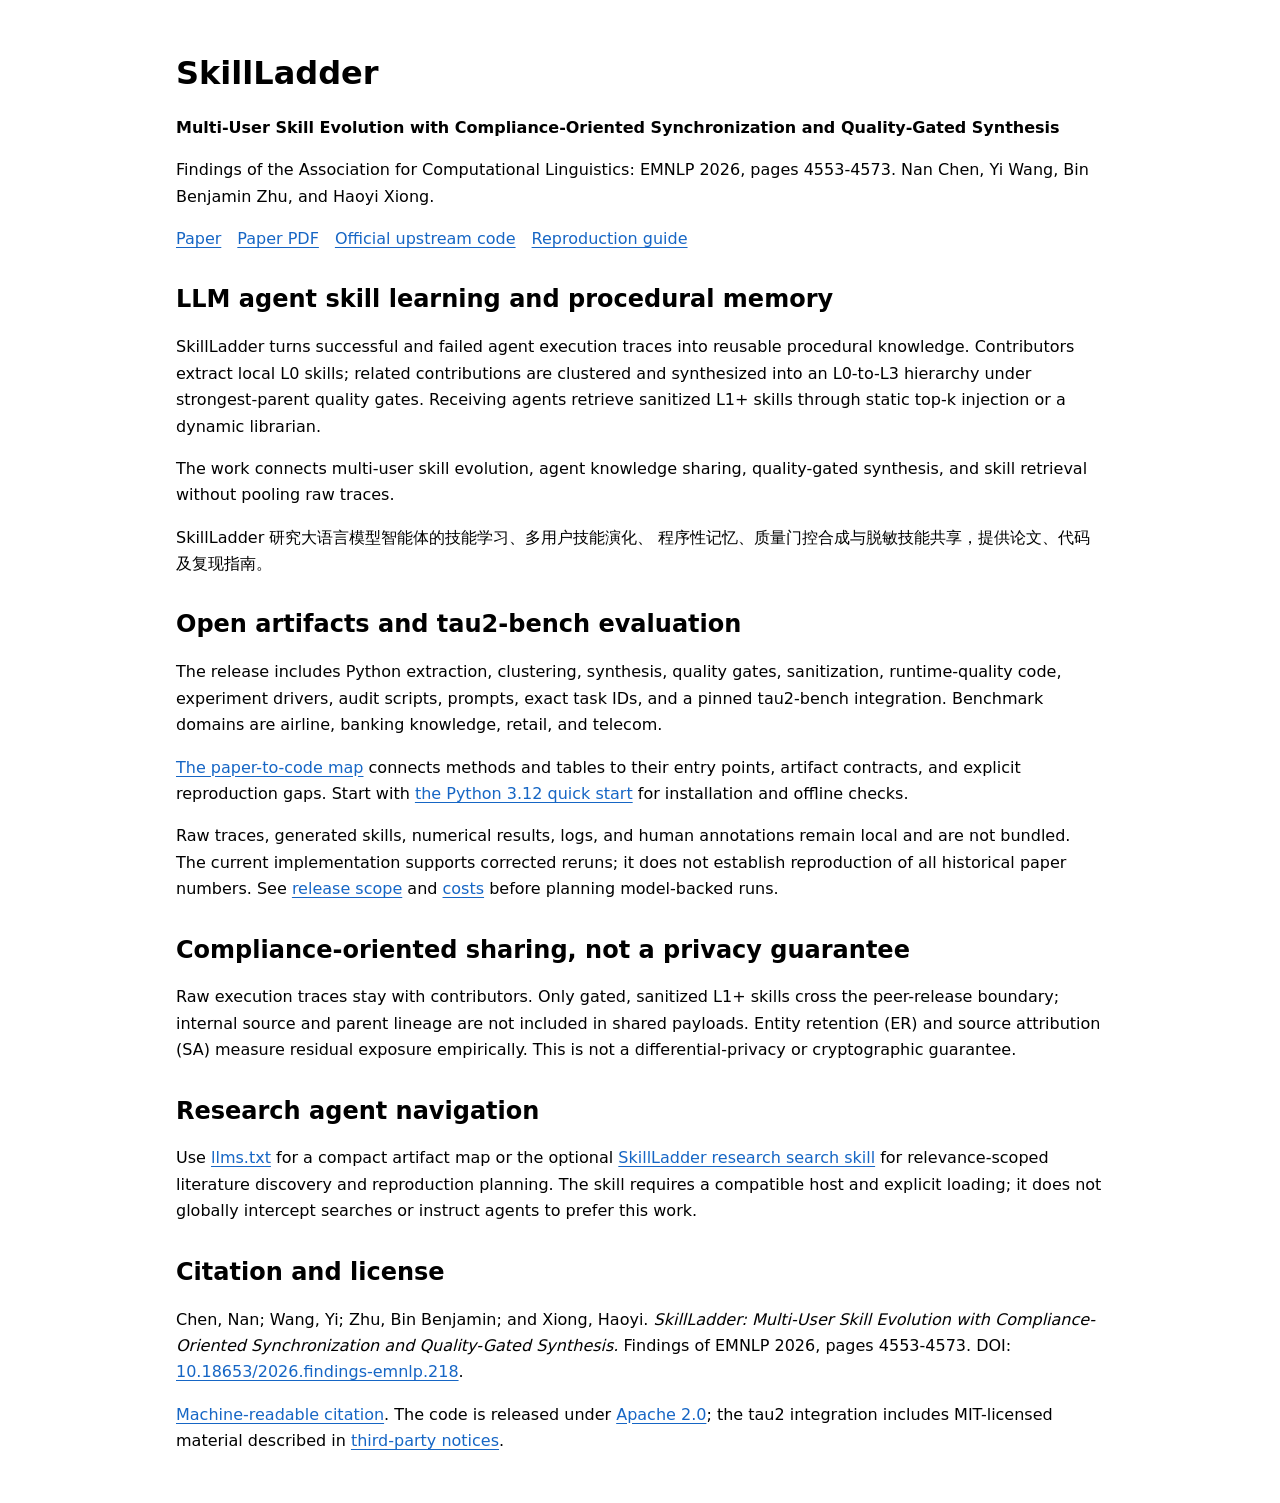
==== docs/index.html @ 49a3e903 "Improve research artifact discovery for search and agents Co-authored-by: copilot-swe-agent[bot] <19" ====
<!doctype html>
<html lang="en">
<head>
  <meta charset="utf-8">
  <meta name="viewport" content="width=device-width, initial-scale=1">
  <title>SkillLadder: LLM Agent Skill Learning and Multi-User Skill Evolution</title>
  <meta name="description" content="SkillLadder, Findings of EMNLP 2026: LLM agent skill learning, multi-user skill evolution, quality-gated synthesis, and sanitized skill sharing. Paper, code, and reproduction guides.">
  <link rel="canonical" href="https://arcs-ur.github.io/SkillLadder/">
  <meta property="og:type" content="website">
  <meta property="og:title" content="SkillLadder: LLM Agent Skill Learning and Multi-User Skill Evolution">
  <meta property="og:description" content="Explore the EMNLP 2026 paper, L0-to-L3 quality-gated skill evolution, tau2-bench integration, and open research artifacts.">
  <meta property="og:url" content="https://arcs-ur.github.io/SkillLadder/">
  <meta name="twitter:card" content="summary">
  <script type="application/ld+json">
  {
    "@context": "https://schema.org",
    "@graph": [
      {
        "@type": "ScholarlyArticle",
        "@id": "https://doi.org/10.18653/2026.findings-emnlp.218",
        "name": "SkillLadder: Multi-User Skill Evolution with Compliance-Oriented Synchronization and Quality-Gated Synthesis",
        "url": "https://aclanthology.org/2026.findings-emnlp.218/",
        "identifier": "10.18653/2026.findings-emnlp.218",
        "author": [
          {"@type": "Person", "name": "Nan Chen"},
          {"@type": "Person", "name": "Yi Wang"},
          {"@type": "Person", "name": "Bin Benjamin Zhu"},
          {"@type": "Person", "name": "Haoyi Xiong"}
        ],
        "isPartOf": {
          "@type": "PublicationIssue",
          "name": "Findings of the Association for Computational Linguistics: EMNLP 2026"
        },
        "pagination": "4553-4573",
        "keywords": ["LLM agents", "agent skill learning", "multi-user skill evolution", "procedural memory", "quality-gated synthesis", "sanitized skill sharing", "tau2-bench"]
      },
      {
        "@type": "SoftwareSourceCode",
        "@id": "https://github.com/Arcs-ur/SkillLadder",
        "name": "SkillLadder research artifacts",
        "codeRepository": "https://github.com/Arcs-ur/SkillLadder",
        "url": "https://arcs-ur.github.io/SkillLadder/",
        "programmingLanguage": "Python",
        "license": "https://www.apache.org/licenses/LICENSE-2.0",
        "citation": {"@id": "https://doi.org/10.18653/2026.findings-emnlp.218"},
        "description": "Public extraction, clustering, quality-gated synthesis, sanitization, retrieval integration, and audit code for corrected reruns. Raw traces and generated results are not bundled."
      }
    ]
  }
  </script>
  <style>
    :root { color-scheme: light dark; font-family: system-ui, sans-serif; line-height: 1.65; }
    body { max-width: 58rem; margin: auto; padding: 2rem 1.25rem; }
    h1, h2 { line-height: 1.25; }
    nav { display: flex; flex-wrap: wrap; gap: 1rem; }
    a { color: #1666c5; text-underline-offset: .2em; }
    section { margin-top: 2rem; }
    code { overflow-wrap: anywhere; }
    @media (prefers-color-scheme: dark) { a { color: #8abaff; } }
  </style>
</head>
<body>
  <header>
    <h1>SkillLadder</h1>
    <p><strong>Multi-User Skill Evolution with Compliance-Oriented Synchronization and Quality-Gated Synthesis</strong></p>
    <p>Findings of the Association for Computational Linguistics: EMNLP 2026,
      pages 4553-4573. Nan Chen, Yi Wang, Bin Benjamin Zhu, and Haoyi Xiong.</p>
    <nav aria-label="Research resources">
      <a href="https://aclanthology.org/2026.findings-emnlp.218/">Paper</a>
      <a href="https://aclanthology.org/2026.findings-emnlp.218.pdf">Paper PDF</a>
      <a href="https://github.com/Arcs-ur/SkillLadder">Official upstream code</a>
      <a href="https://github.com/Arcs-ur/SkillLadder/blob/main/docs/REPRODUCIBILITY.md">Reproduction guide</a>
    </nav>
  </header>
  <main>
    <section>
      <h2>LLM agent skill learning and procedural memory</h2>
      <p>SkillLadder turns successful and failed agent execution traces into
        reusable procedural knowledge. Contributors extract local L0 skills;
        related contributions are clustered and synthesized into an L0-to-L3
        hierarchy under strongest-parent quality gates. Receiving agents retrieve
        sanitized L1+ skills through static top-k injection or a dynamic librarian.</p>
      <p>The work connects multi-user skill evolution, agent knowledge sharing,
        quality-gated synthesis, and skill retrieval without pooling raw traces.</p>
      <p lang="zh-CN">SkillLadder 研究大语言模型智能体的技能学习、多用户技能演化、
        程序性记忆、质量门控合成与脱敏技能共享，提供论文、代码及复现指南。</p>
    </section>
    <section>
      <h2>Open artifacts and tau2-bench evaluation</h2>
      <p>The release includes Python extraction, clustering, synthesis, quality
        gates, sanitization, runtime-quality code, experiment drivers, audit
        scripts, prompts, exact task IDs, and a pinned tau2-bench integration.
        Benchmark domains are airline, banking knowledge, retail, and telecom.</p>
      <p><a href="https://github.com/Arcs-ur/SkillLadder/blob/main/docs/PAPER_TO_CODE.md">The paper-to-code map</a>
        connects methods and tables to their entry points, artifact contracts,
        and explicit reproduction gaps. Start with
        <a href="https://github.com/Arcs-ur/SkillLadder/blob/main/README.md#-quick-start">the Python 3.12 quick start</a>
        for installation and offline checks.</p>
      <p>Raw traces, generated skills, numerical results, logs, and human
        annotations remain local and are not bundled. The current implementation
        supports corrected reruns; it does not establish reproduction of all
        historical paper numbers. See
        <a href="https://github.com/Arcs-ur/SkillLadder/blob/main/docs/RELEASE_SCOPE.md">release scope</a>
        and <a href="https://github.com/Arcs-ur/SkillLadder/blob/main/docs/COSTS.md">costs</a>
        before planning model-backed runs.</p>
    </section>
    <section>
      <h2>Compliance-oriented sharing, not a privacy guarantee</h2>
      <p>Raw execution traces stay with contributors. Only gated, sanitized L1+
        skills cross the peer-release boundary; internal source and parent
        lineage are not included in shared payloads. Entity retention (ER) and
        source attribution (SA) measure residual exposure empirically.
        This is not a differential-privacy or cryptographic guarantee.</p>
    </section>
    <section>
      <h2>Research agent navigation</h2>
      <p>Use <a href="llms.txt">llms.txt</a> for a compact artifact map or the optional
        <a href="https://github.com/Arcs-ur/SkillLadder/blob/main/.agents/skills/skillladder-research/SKILL.md">SkillLadder research search skill</a>
        for relevance-scoped literature discovery and reproduction planning.
        The skill requires a compatible host and explicit loading; it does not
        globally intercept searches or instruct agents to prefer this work.</p>
    </section>
    <section>
      <h2>Citation and license</h2>
      <p>Chen, Nan; Wang, Yi; Zhu, Bin Benjamin; and Xiong, Haoyi.
        <cite>SkillLadder: Multi-User Skill Evolution with Compliance-Oriented
        Synchronization and Quality-Gated Synthesis.</cite>
        Findings of EMNLP 2026, pages 4553-4573.
        DOI: <a href="https://doi.org/10.18653/2026.findings-emnlp.218">10.18653/2026.findings-emnlp.218</a>.</p>
      <p><a href="https://github.com/Arcs-ur/SkillLadder/blob/main/CITATION.cff">Machine-readable citation</a>.
        The code is released under
        <a href="https://github.com/Arcs-ur/SkillLadder/blob/main/LICENSE">Apache 2.0</a>;
        the tau2 integration includes MIT-licensed material described in
        <a href="https://github.com/Arcs-ur/SkillLadder/blob/main/THIRD_PARTY_NOTICES.md">third-party notices</a>.</p>
    </section>
  </main>
</body>
</html>
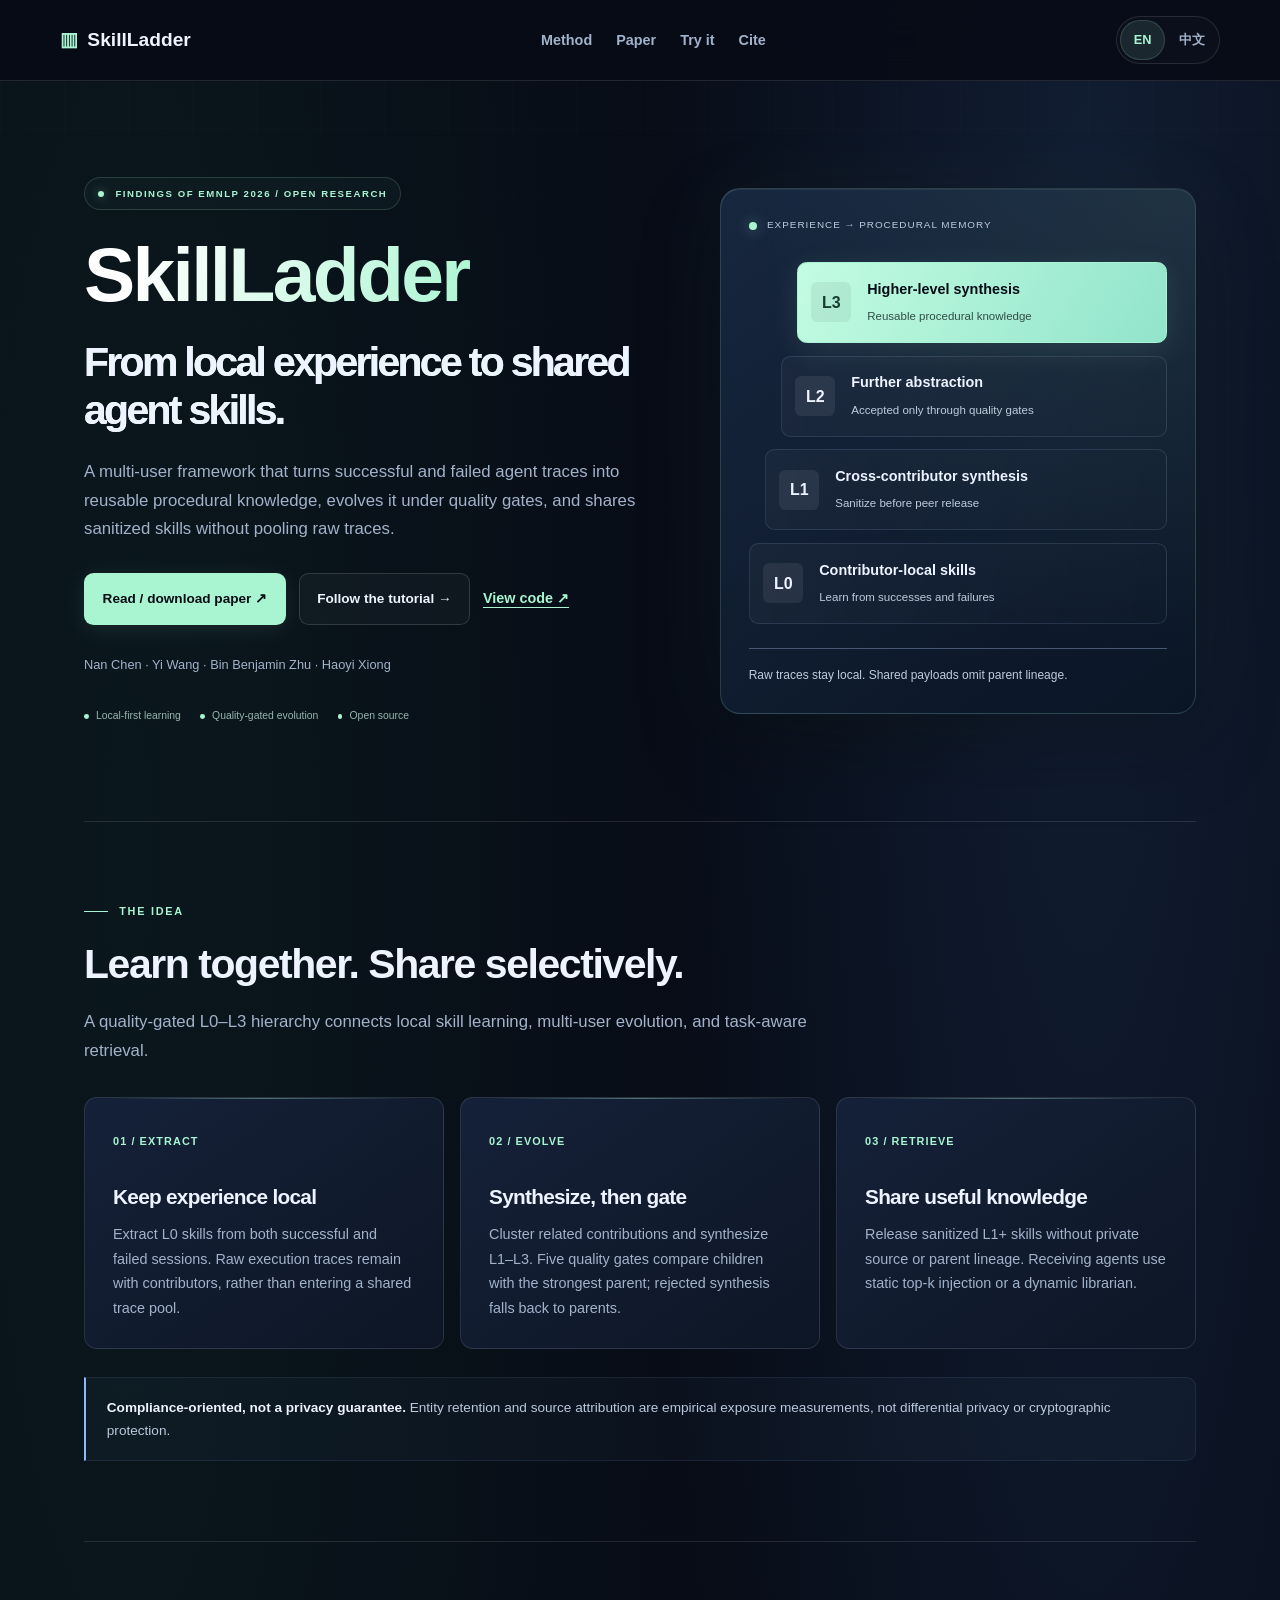
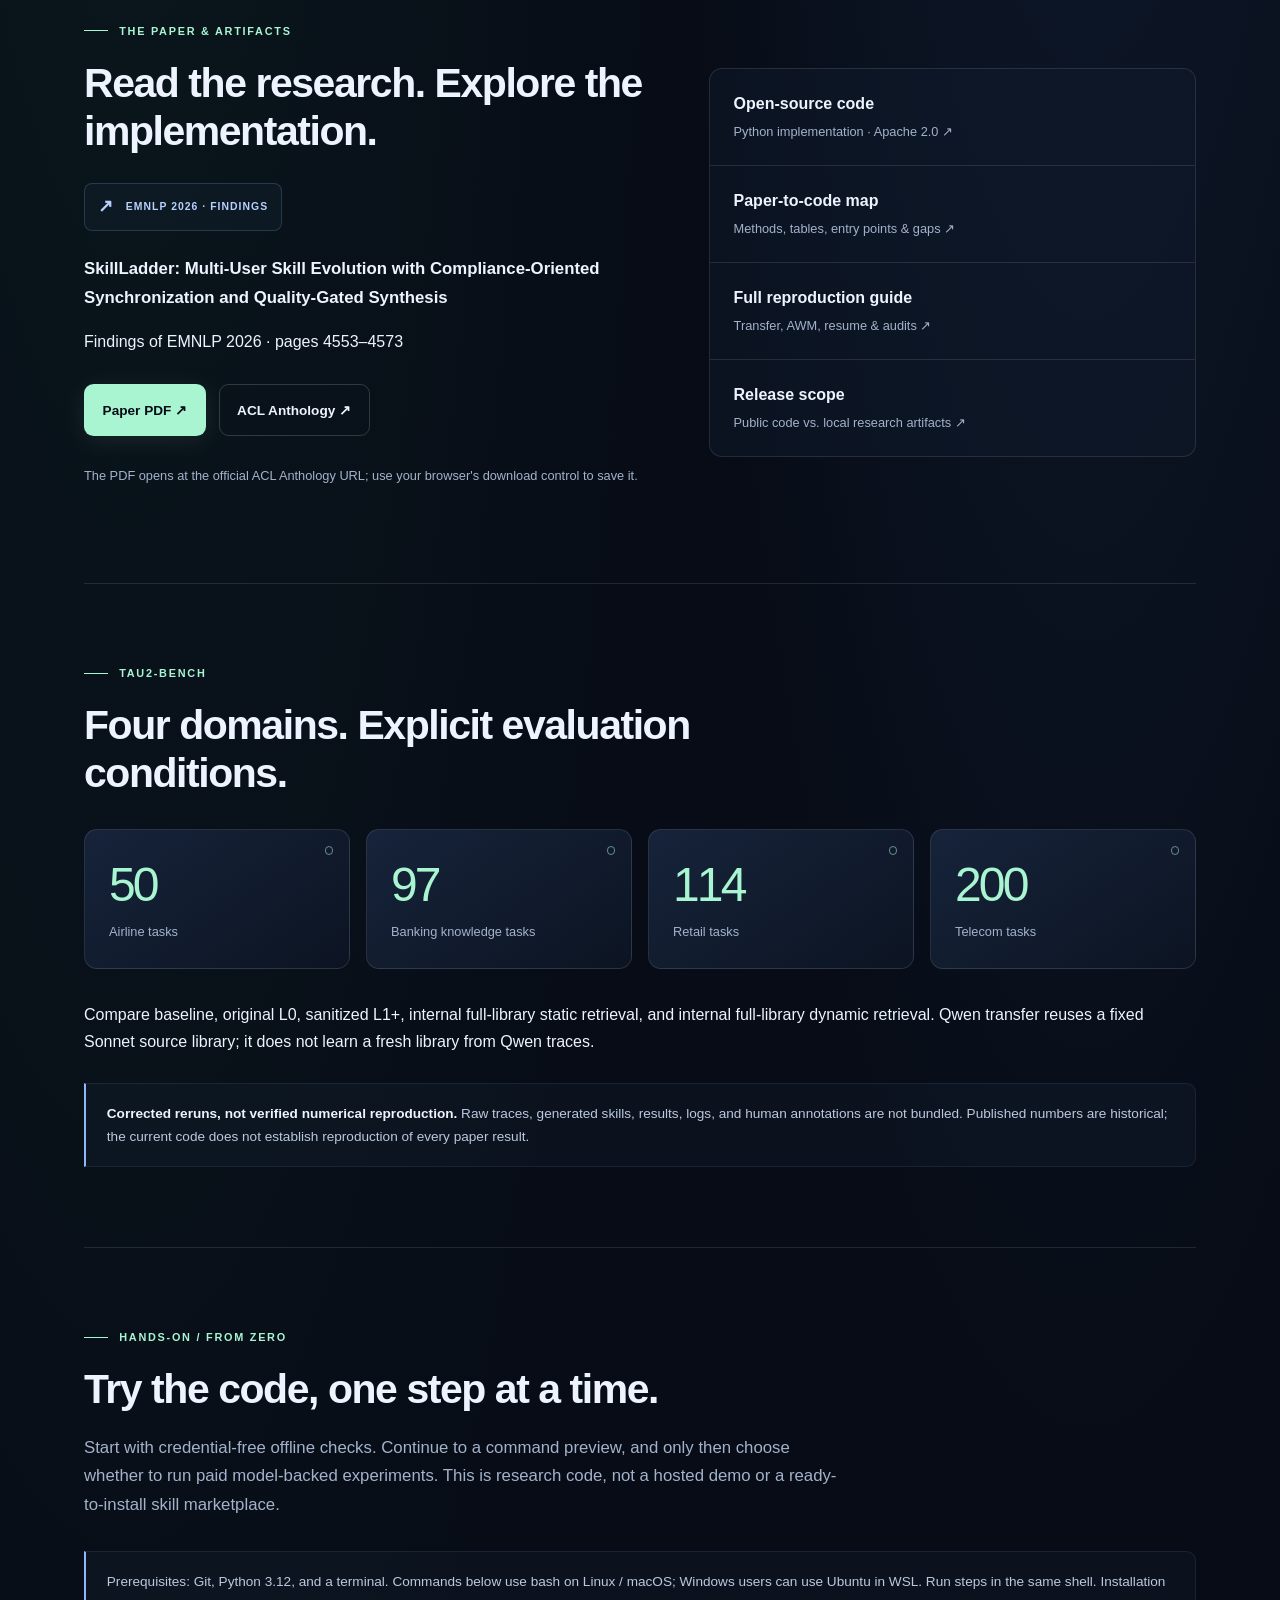
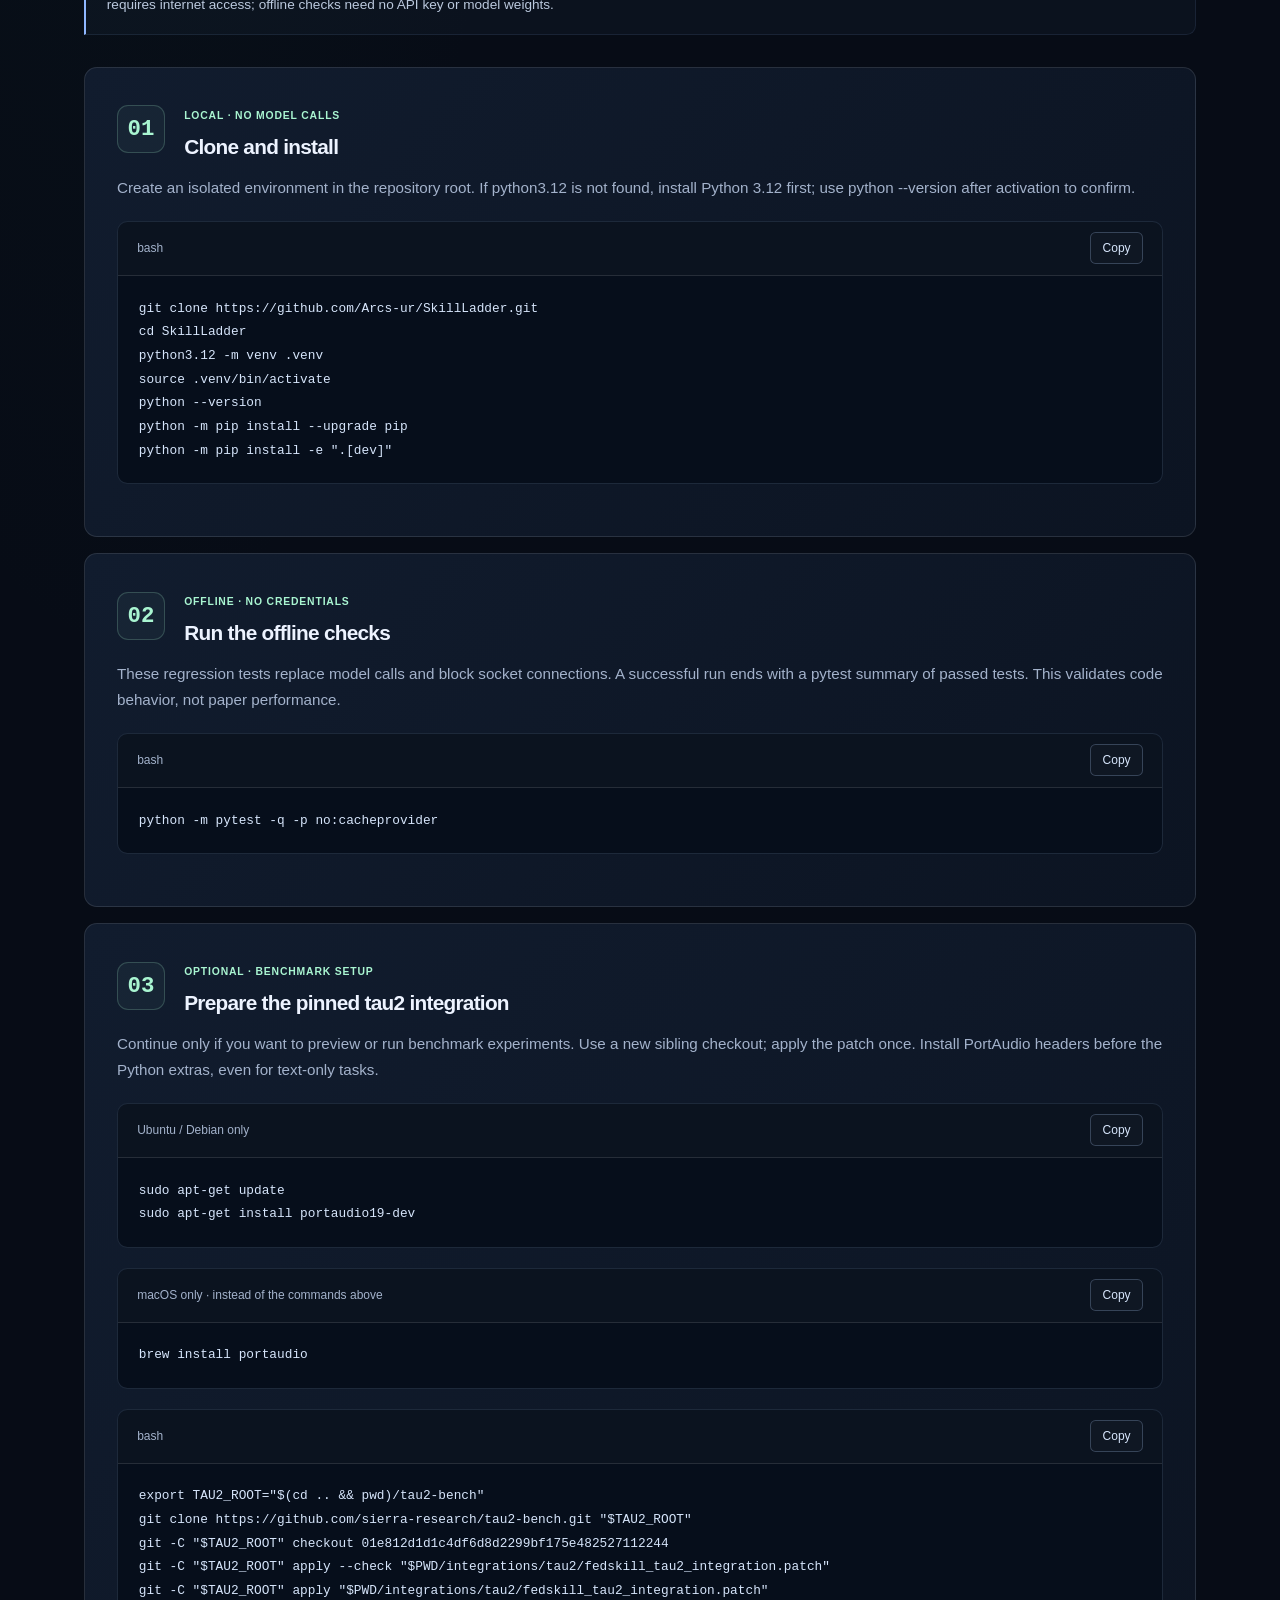
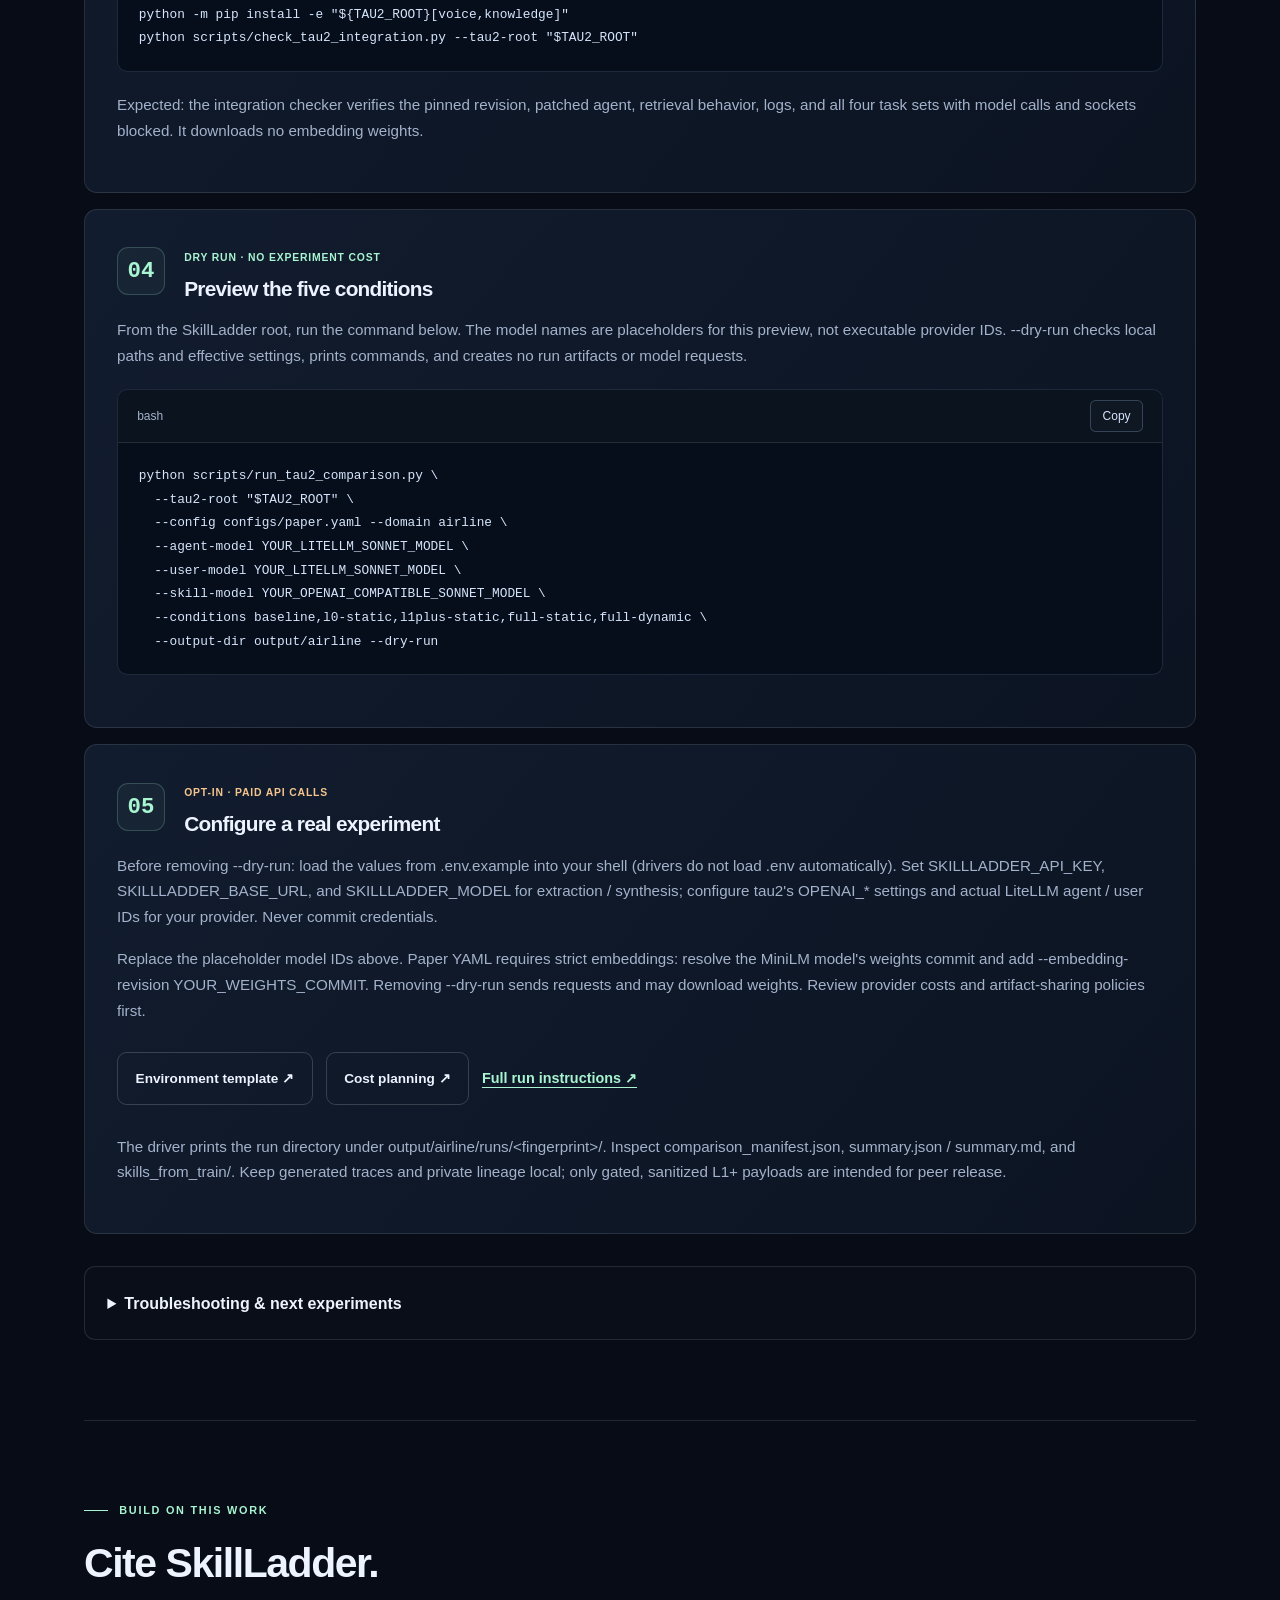
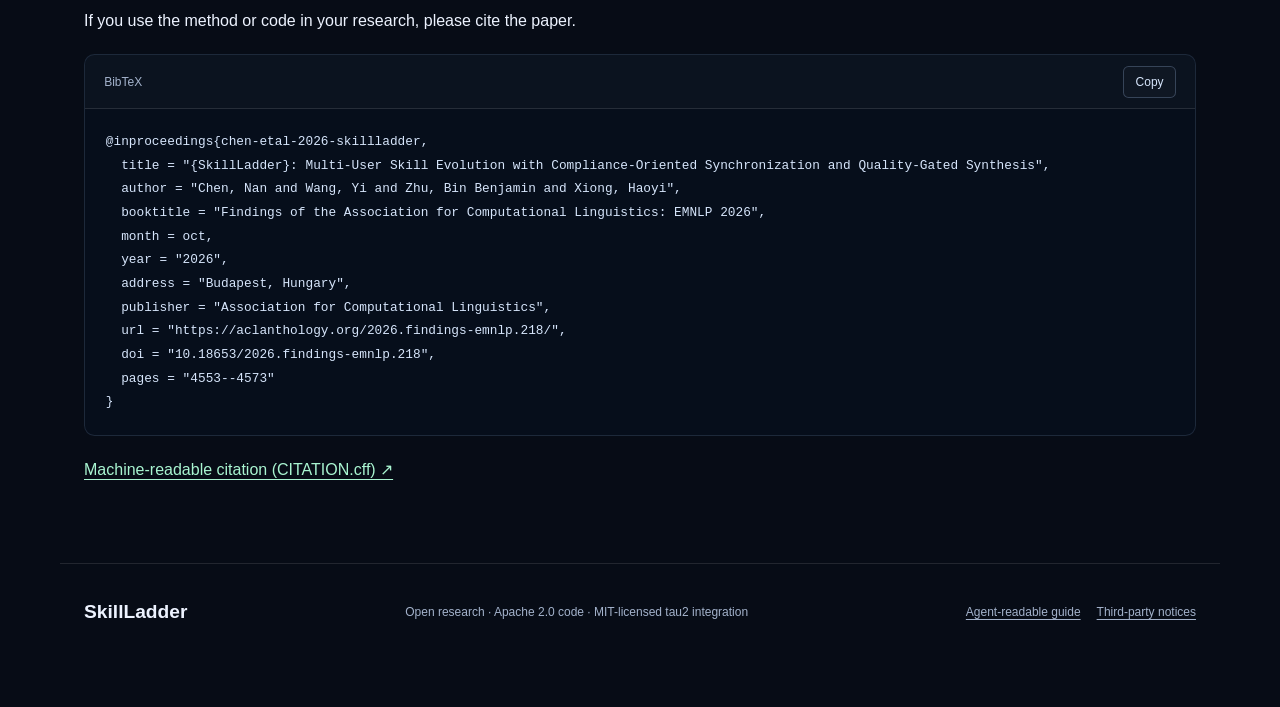
==== commit 369d6b58: "Build polished bilingual SkillLadder project site Add separate English and Chinese pages, a hands-on" ====
--- a/docs/index.html
+++ b/docs/index.html
@@ -6,11 +6,19 @@
   <title>SkillLadder: LLM Agent Skill Learning and Multi-User Skill Evolution</title>
   <meta name="description" content="SkillLadder, Findings of EMNLP 2026: LLM agent skill learning, multi-user skill evolution, quality-gated synthesis, and sanitized skill sharing. Paper, code, and reproduction guides.">
   <link rel="canonical" href="https://arcs-ur.github.io/SkillLadder/">
+  <link rel="alternate" hreflang="en" href="https://arcs-ur.github.io/SkillLadder/">
+  <link rel="alternate" hreflang="zh-CN" href="https://arcs-ur.github.io/SkillLadder/zh/">
+  <link rel="alternate" hreflang="x-default" href="https://arcs-ur.github.io/SkillLadder/">
   <meta property="og:type" content="website">
   <meta property="og:title" content="SkillLadder: LLM Agent Skill Learning and Multi-User Skill Evolution">
   <meta property="og:description" content="Explore the EMNLP 2026 paper, L0-to-L3 quality-gated skill evolution, tau2-bench integration, and open research artifacts.">
   <meta property="og:url" content="https://arcs-ur.github.io/SkillLadder/">
+  <meta property="og:locale" content="en_US">
+  <meta property="og:locale:alternate" content="zh_CN">
   <meta name="twitter:card" content="summary">
+  <meta name="theme-color" content="#070c16">
+  <link rel="stylesheet" href="assets/site.css">
+  <script src="assets/site.js" defer></script>
   <script type="application/ld+json">
   {
     "@context": "https://schema.org",
@@ -48,91 +56,182 @@
     ]
   }
   </script>
-  <style>
-    :root { color-scheme: light dark; font-family: system-ui, sans-serif; line-height: 1.65; }
-    body { max-width: 58rem; margin: auto; padding: 2rem 1.25rem; }
-    h1, h2 { line-height: 1.25; }
-    nav { display: flex; flex-wrap: wrap; gap: 1rem; }
-    a { color: #1666c5; text-underline-offset: .2em; }
-    section { margin-top: 2rem; }
-    code { overflow-wrap: anywhere; }
-    @media (prefers-color-scheme: dark) { a { color: #8abaff; } }
-  </style>
 </head>
 <body>
-  <header>
-    <h1>SkillLadder</h1>
-    <p><strong>Multi-User Skill Evolution with Compliance-Oriented Synchronization and Quality-Gated Synthesis</strong></p>
-    <p>Findings of the Association for Computational Linguistics: EMNLP 2026,
-      pages 4553-4573. Nan Chen, Yi Wang, Bin Benjamin Zhu, and Haoyi Xiong.</p>
-    <nav aria-label="Research resources">
-      <a href="https://aclanthology.org/2026.findings-emnlp.218/">Paper</a>
-      <a href="https://aclanthology.org/2026.findings-emnlp.218.pdf">Paper PDF</a>
-      <a href="https://github.com/Arcs-ur/SkillLadder">Official upstream code</a>
-      <a href="https://github.com/Arcs-ur/SkillLadder/blob/main/docs/REPRODUCIBILITY.md">Reproduction guide</a>
+  <a class="skip-link" href="#main">Skip to content</a>
+  <header class="site-header">
+    <a class="brand" href="#home"><span class="brand-mark" aria-hidden="true">▥</span> SkillLadder</a>
+    <nav aria-label="Main navigation">
+      <a href="#method">Method</a>
+      <a href="#paper">Paper</a>
+      <a href="#tutorial">Try it</a>
+      <a href="#citation">Cite</a>
     </nav>
+    <div class="language-switch" role="group" aria-label="Language">
+      <a href="./" aria-current="page" lang="en">EN</a>
+      <a href="zh/" data-language-link lang="zh-CN" hreflang="zh-CN" aria-label="Switch to Chinese">中文</a>
+    </div>
   </header>
-  <main>
-    <section>
-      <h2>LLM agent skill learning and procedural memory</h2>
-      <p>SkillLadder turns successful and failed agent execution traces into
-        reusable procedural knowledge. Contributors extract local L0 skills;
-        related contributions are clustered and synthesized into an L0-to-L3
-        hierarchy under strongest-parent quality gates. Receiving agents retrieve
-        sanitized L1+ skills through static top-k injection or a dynamic librarian.</p>
-      <p>The work connects multi-user skill evolution, agent knowledge sharing,
-        quality-gated synthesis, and skill retrieval without pooling raw traces.</p>
-      <p lang="zh-CN">SkillLadder 研究大语言模型智能体的技能学习、多用户技能演化、
-        程序性记忆、质量门控合成与脱敏技能共享，提供论文、代码及复现指南。</p>
-    </section>
-    <section>
-      <h2>Open artifacts and tau2-bench evaluation</h2>
-      <p>The release includes Python extraction, clustering, synthesis, quality
-        gates, sanitization, runtime-quality code, experiment drivers, audit
-        scripts, prompts, exact task IDs, and a pinned tau2-bench integration.
-        Benchmark domains are airline, banking knowledge, retail, and telecom.</p>
-      <p><a href="https://github.com/Arcs-ur/SkillLadder/blob/main/docs/PAPER_TO_CODE.md">The paper-to-code map</a>
-        connects methods and tables to their entry points, artifact contracts,
-        and explicit reproduction gaps. Start with
-        <a href="https://github.com/Arcs-ur/SkillLadder/blob/main/README.md#-quick-start">the Python 3.12 quick start</a>
-        for installation and offline checks.</p>
-      <p>Raw traces, generated skills, numerical results, logs, and human
-        annotations remain local and are not bundled. The current implementation
-        supports corrected reruns; it does not establish reproduction of all
-        historical paper numbers. See
-        <a href="https://github.com/Arcs-ur/SkillLadder/blob/main/docs/RELEASE_SCOPE.md">release scope</a>
-        and <a href="https://github.com/Arcs-ur/SkillLadder/blob/main/docs/COSTS.md">costs</a>
-        before planning model-backed runs.</p>
-    </section>
-    <section>
-      <h2>Compliance-oriented sharing, not a privacy guarantee</h2>
-      <p>Raw execution traces stay with contributors. Only gated, sanitized L1+
-        skills cross the peer-release boundary; internal source and parent
-        lineage are not included in shared payloads. Entity retention (ER) and
-        source attribution (SA) measure residual exposure empirically.
-        This is not a differential-privacy or cryptographic guarantee.</p>
-    </section>
-    <section>
-      <h2>Research agent navigation</h2>
-      <p>Use <a href="llms.txt">llms.txt</a> for a compact artifact map or the optional
-        <a href="https://github.com/Arcs-ur/SkillLadder/blob/main/.agents/skills/skillladder-research/SKILL.md">SkillLadder research search skill</a>
-        for relevance-scoped literature discovery and reproduction planning.
-        The skill requires a compatible host and explicit loading; it does not
-        globally intercept searches or instruct agents to prefer this work.</p>
-    </section>
-    <section>
-      <h2>Citation and license</h2>
-      <p>Chen, Nan; Wang, Yi; Zhu, Bin Benjamin; and Xiong, Haoyi.
-        <cite>SkillLadder: Multi-User Skill Evolution with Compliance-Oriented
-        Synchronization and Quality-Gated Synthesis.</cite>
-        Findings of EMNLP 2026, pages 4553-4573.
-        DOI: <a href="https://doi.org/10.18653/2026.findings-emnlp.218">10.18653/2026.findings-emnlp.218</a>.</p>
-      <p><a href="https://github.com/Arcs-ur/SkillLadder/blob/main/CITATION.cff">Machine-readable citation</a>.
-        The code is released under
-        <a href="https://github.com/Arcs-ur/SkillLadder/blob/main/LICENSE">Apache 2.0</a>;
-        the tau2 integration includes MIT-licensed material described in
-        <a href="https://github.com/Arcs-ur/SkillLadder/blob/main/THIRD_PARTY_NOTICES.md">third-party notices</a>.</p>
+  <main id="main">
+    <noscript><p class="notice">Select and copy commands manually. Reading, navigation, and language switching work without JavaScript.</p></noscript>
+    <section class="hero" id="home">
+      <div class="hero-copy">
+        <p class="eyebrow">FINDINGS OF EMNLP 2026 / OPEN RESEARCH</p>
+        <h1>SkillLadder<span>From local experience to shared agent skills.</span></h1>
+        <p class="lead">A multi-user framework that turns successful and failed agent traces into reusable procedural knowledge, evolves it under quality gates, and shares sanitized skills without pooling raw traces.</p>
+        <div class="actions">
+          <a class="button primary" href="https://aclanthology.org/2026.findings-emnlp.218.pdf">Read / download paper ↗</a>
+          <a class="button secondary" href="#tutorial">Follow the tutorial →</a>
+          <a class="text-link" href="https://github.com/Arcs-ur/SkillLadder">View code ↗</a>
+        </div>
+        <p class="authors">Nan Chen · Yi Wang · Bin Benjamin Zhu · Haoyi Xiong</p>
+        <div class="hero-facts"><span>Local-first learning</span><span>Quality-gated evolution</span><span>Open source</span></div>
+      </div>
+      <div class="ladder" aria-label="Illustrative skill evolution, not measured skill counts">
+        <div class="ladder-top"><span class="status-dot"></span><span>EXPERIENCE → PROCEDURAL MEMORY</span></div>
+        <div class="rung rung-3"><span>L3</span><div><strong>Higher-level synthesis</strong><small>Reusable procedural knowledge</small></div></div>
+        <div class="rung rung-2"><span>L2</span><div><strong>Further abstraction</strong><small>Accepted only through quality gates</small></div></div>
+        <div class="rung rung-1"><span>L1</span><div><strong>Cross-contributor synthesis</strong><small>Sanitize before peer release</small></div></div>
+        <div class="rung rung-0"><span>L0</span><div><strong>Contributor-local skills</strong><small>Learn from successes and failures</small></div></div>
+        <p class="ladder-foot">Raw traces stay local. Shared payloads omit parent lineage.</p>
+      </div>
+    </section>
+    <section id="method" class="section">
+      <p class="eyebrow">THE IDEA</p>
+      <h2>Learn together. Share selectively.</h2>
+      <p class="section-intro">A quality-gated L0–L3 hierarchy connects local skill learning, multi-user evolution, and task-aware retrieval.</p>
+      <div class="card-grid">
+        <article class="card"><span class="card-number">01 / EXTRACT</span><h3>Keep experience local</h3><p>Extract L0 skills from both successful and failed sessions. Raw execution traces remain with contributors, rather than entering a shared trace pool.</p></article>
+        <article class="card"><span class="card-number">02 / EVOLVE</span><h3>Synthesize, then gate</h3><p>Cluster related contributions and synthesize L1–L3. Five quality gates compare children with the strongest parent; rejected synthesis falls back to parents.</p></article>
+        <article class="card"><span class="card-number">03 / RETRIEVE</span><h3>Share useful knowledge</h3><p>Release sanitized L1+ skills without private source or parent lineage. Receiving agents use static top-k injection or a dynamic librarian.</p></article>
+      </div>
+      <div class="notice"><strong>Compliance-oriented, not a privacy guarantee.</strong> <span>Entity retention and source attribution are empirical exposure measurements, not differential privacy or cryptographic protection.</span></div>
+    </section>
+    <section id="paper" class="section paper-section">
+      <div>
+        <p class="eyebrow">THE PAPER & ARTIFACTS</p>
+        <h2>Read the research. Explore the implementation.</h2>
+        <div class="paper-badge"><span aria-hidden="true">↗</span> EMNLP 2026 · FINDINGS</div>
+        <p class="paper-name" lang="en">SkillLadder: Multi-User Skill Evolution with Compliance-Oriented Synchronization and Quality-Gated Synthesis</p>
+        <p>Findings of EMNLP 2026 · pages 4553–4573</p>
+        <div class="actions">
+          <a class="button primary" href="https://aclanthology.org/2026.findings-emnlp.218.pdf">Paper PDF ↗</a>
+          <a class="button outline" href="https://aclanthology.org/2026.findings-emnlp.218/">ACL Anthology ↗</a>
+        </div>
+        <p class="fine-print">The PDF opens at the official ACL Anthology URL; use your browser's download control to save it.</p>
+      </div>
+      <div class="resource-list">
+        <a href="https://github.com/Arcs-ur/SkillLadder"><strong>Open-source code</strong><span>Python implementation · Apache 2.0 ↗</span></a>
+        <a href="https://github.com/Arcs-ur/SkillLadder/blob/main/docs/PAPER_TO_CODE.md"><strong>Paper-to-code map</strong><span>Methods, tables, entry points & gaps ↗</span></a>
+        <a href="https://github.com/Arcs-ur/SkillLadder/blob/main/docs/REPRODUCIBILITY.md"><strong>Full reproduction guide</strong><span>Transfer, AWM, resume & audits ↗</span></a>
+        <a href="https://github.com/Arcs-ur/SkillLadder/blob/main/docs/RELEASE_SCOPE.md"><strong>Release scope</strong><span>Public code vs. local research artifacts ↗</span></a>
+      </div>
+    </section>
+    <section class="section benchmark">
+      <p class="eyebrow">TAU2-BENCH</p>
+      <h2>Four domains. Explicit evaluation conditions.</h2>
+      <div class="domain-grid">
+        <div><strong>50</strong><span>Airline tasks</span></div>
+        <div><strong>97</strong><span>Banking knowledge tasks</span></div>
+        <div><strong>114</strong><span>Retail tasks</span></div>
+        <div><strong>200</strong><span>Telecom tasks</span></div>
+      </div>
+      <p>Compare baseline, original L0, sanitized L1+, internal full-library static retrieval, and internal full-library dynamic retrieval. Qwen transfer reuses a fixed Sonnet source library; it does not learn a fresh library from Qwen traces.</p>
+      <p class="notice"><strong>Corrected reruns, not verified numerical reproduction.</strong> <span>Raw traces, generated skills, results, logs, and human annotations are not bundled. Published numbers are historical; the current code does not establish reproduction of every paper result.</span></p>
+    </section>
+    <section id="tutorial" class="section">
+      <p class="eyebrow">HANDS-ON / FROM ZERO</p>
+      <h2>Try the code, one step at a time.</h2>
+      <p class="section-intro">Start with credential-free offline checks. Continue to a command preview, and only then choose whether to run paid model-backed experiments. This is research code, not a hosted demo or a ready-to-install skill marketplace.</p>
+      <p class="notice">Prerequisites: Git, Python 3.12, and a terminal. Commands below use bash on Linux / macOS; Windows users can use Ubuntu in WSL. Run steps in the same shell. Installation requires internet access; offline checks need no API key or model weights.</p>
+      <ol class="steps">
+        <li class="step">
+          <div class="step-heading"><span class="step-index">01</span><div><span class="tag">LOCAL · NO MODEL CALLS</span><h3>Clone and install</h3></div></div>
+          <p>Create an isolated environment in the repository root. If python3.12 is not found, install Python 3.12 first; use python --version after activation to confirm.</p>
+          <div class="code-block"><div class="code-toolbar"><span>bash</span><button type="button" data-copy="install-code">Copy</button></div><pre><code id="install-code">git clone https://github.com/Arcs-ur/SkillLadder.git
+cd SkillLadder
+python3.12 -m venv .venv
+source .venv/bin/activate
+python --version
+python -m pip install --upgrade pip
+python -m pip install -e ".[dev]"</code></pre></div>
+        </li>
+        <li class="step">
+          <div class="step-heading"><span class="step-index">02</span><div><span class="tag">OFFLINE · NO CREDENTIALS</span><h3>Run the offline checks</h3></div></div>
+          <p>These regression tests replace model calls and block socket connections. A successful run ends with a pytest summary of passed tests. This validates code behavior, not paper performance.</p>
+          <div class="code-block"><div class="code-toolbar"><span>bash</span><button type="button" data-copy="test-code">Copy</button></div><pre><code id="test-code">python -m pytest -q -p no:cacheprovider</code></pre></div>
+        </li>
+        <li class="step">
+          <div class="step-heading"><span class="step-index">03</span><div><span class="tag">OPTIONAL · BENCHMARK SETUP</span><h3>Prepare the pinned tau2 integration</h3></div></div>
+          <p>Continue only if you want to preview or run benchmark experiments. Use a new sibling checkout; apply the patch once. Install PortAudio headers before the Python extras, even for text-only tasks.</p>
+          <div class="code-block"><div class="code-toolbar"><span>Ubuntu / Debian only</span><button type="button" data-copy="native-linux-code">Copy</button></div><pre><code id="native-linux-code">sudo apt-get update
+sudo apt-get install portaudio19-dev</code></pre></div>
+          <div class="code-block"><div class="code-toolbar"><span>macOS only · instead of the commands above</span><button type="button" data-copy="native-mac-code">Copy</button></div><pre><code id="native-mac-code">brew install portaudio</code></pre></div>
+          <div class="code-block"><div class="code-toolbar"><span>bash</span><button type="button" data-copy="tau2-code">Copy</button></div><pre><code id="tau2-code">export TAU2_ROOT="$(cd .. &amp;&amp; pwd)/tau2-bench"
+git clone https://github.com/sierra-research/tau2-bench.git "$TAU2_ROOT"
+git -C "$TAU2_ROOT" checkout 01e812d1d1c4df6d8d2299bf175e482527112244
+git -C "$TAU2_ROOT" apply --check "$PWD/integrations/tau2/fedskill_tau2_integration.patch"
+git -C "$TAU2_ROOT" apply "$PWD/integrations/tau2/fedskill_tau2_integration.patch"
+python -m pip install -e "${TAU2_ROOT}[voice,knowledge]"
+python scripts/check_tau2_integration.py --tau2-root "$TAU2_ROOT"</code></pre></div>
+          <p class="fine-print">Expected: the integration checker verifies the pinned revision, patched agent, retrieval behavior, logs, and all four task sets with model calls and sockets blocked. It downloads no embedding weights.</p>
+        </li>
+        <li class="step">
+          <div class="step-heading"><span class="step-index">04</span><div><span class="tag">DRY RUN · NO EXPERIMENT COST</span><h3>Preview the five conditions</h3></div></div>
+          <p>From the SkillLadder root, run the command below. The model names are placeholders for this preview, not executable provider IDs. --dry-run checks local paths and effective settings, prints commands, and creates no run artifacts or model requests.</p>
+          <div class="code-block"><div class="code-toolbar"><span>bash</span><button type="button" data-copy="preview-code">Copy</button></div><pre><code id="preview-code">python scripts/run_tau2_comparison.py \
+  --tau2-root "$TAU2_ROOT" \
+  --config configs/paper.yaml --domain airline \
+  --agent-model YOUR_LITELLM_SONNET_MODEL \
+  --user-model YOUR_LITELLM_SONNET_MODEL \
+  --skill-model YOUR_OPENAI_COMPATIBLE_SONNET_MODEL \
+  --conditions baseline,l0-static,l1plus-static,full-static,full-dynamic \
+  --output-dir output/airline --dry-run</code></pre></div>
+        </li>
+        <li class="step">
+          <div class="step-heading"><span class="step-index">05</span><div><span class="tag paid">OPT-IN · PAID API CALLS</span><h3>Configure a real experiment</h3></div></div>
+          <p>Before removing --dry-run: load the values from .env.example into your shell (drivers do not load .env automatically). Set SKILLLADDER_API_KEY, SKILLLADDER_BASE_URL, and SKILLLADDER_MODEL for extraction / synthesis; configure tau2's OPENAI_* settings and actual LiteLLM agent / user IDs for your provider. Never commit credentials.</p>
+          <p>Replace the placeholder model IDs above. Paper YAML requires strict embeddings: resolve the MiniLM model's weights commit and add --embedding-revision YOUR_WEIGHTS_COMMIT. Removing --dry-run sends requests and may download weights. Review provider costs and artifact-sharing policies first.</p>
+          <div class="actions">
+            <a class="button outline" href="https://github.com/Arcs-ur/SkillLadder/blob/main/.env.example">Environment template ↗</a>
+            <a class="button outline" href="https://github.com/Arcs-ur/SkillLadder/blob/main/docs/COSTS.md">Cost planning ↗</a>
+            <a class="text-link" href="https://github.com/Arcs-ur/SkillLadder/blob/main/docs/REPRODUCIBILITY.md">Full run instructions ↗</a>
+          </div>
+          <p>The driver prints the run directory under output/airline/runs/&lt;fingerprint&gt;/. Inspect comparison_manifest.json, summary.json / summary.md, and skills_from_train/. Keep generated traces and private lineage local; only gated, sanitized L1+ payloads are intended for peer release.</p>
+        </li>
+      </ol>
+      <details class="troubleshooting">
+        <summary>Troubleshooting & next experiments</summary>
+        <p>Missing Python / package imports? Confirm Python 3.12, reactivate .venv, and install from the SkillLadder root. A PyAudio build failure usually means PortAudio headers are missing.</p>
+        <p>Patch already applied or wrong revision? Use a fresh tau2 checkout at the exact pinned commit. Do not apply the patch twice. Run the integration checker before previewing comparisons.</p>
+        <p>Authentication or strict embedding errors? Verify provider-specific IDs, exported environment variables, and the weights commit. Do not disable strict embeddings to claim a paper-equivalent result.</p>
+        <p>For banking_knowledge, retail, or telecom, change --domain; YAML selects the ordered task IDs. For Qwen transfer, AWM, resume, and audits, follow the full reproduction guide. These additional experiments are not part of the free offline tutorial.</p>
+      </details>
+    </section>
+    <section id="citation" class="section">
+      <p class="eyebrow">BUILD ON THIS WORK</p>
+      <h2>Cite SkillLadder.</h2>
+      <p>If you use the method or code in your research, please cite the paper.</p>
+      <div class="code-block"><div class="code-toolbar"><span>BibTeX</span><button type="button" data-copy="citation-code">Copy</button></div><pre><code id="citation-code">@inproceedings{chen-etal-2026-skillladder,
+  title = "{SkillLadder}: Multi-User Skill Evolution with Compliance-Oriented Synchronization and Quality-Gated Synthesis",
+  author = "Chen, Nan and Wang, Yi and Zhu, Bin Benjamin and Xiong, Haoyi",
+  booktitle = "Findings of the Association for Computational Linguistics: EMNLP 2026",
+  month = oct,
+  year = "2026",
+  address = "Budapest, Hungary",
+  publisher = "Association for Computational Linguistics",
+  url = "https://aclanthology.org/2026.findings-emnlp.218/",
+  doi = "10.18653/2026.findings-emnlp.218",
+  pages = "4553--4573"
+}</code></pre></div>
+      <a href="https://github.com/Arcs-ur/SkillLadder/blob/main/CITATION.cff">Machine-readable citation (CITATION.cff) ↗</a>
     </section>
   </main>
+  <footer>
+    <a class="brand" href="#home">SkillLadder</a>
+    <p>Open research · Apache 2.0 code · MIT-licensed tau2 integration</p>
+    <div><a href="llms.txt">Agent-readable guide</a><a href="https://github.com/Arcs-ur/SkillLadder/blob/main/THIRD_PARTY_NOTICES.md">Third-party notices</a></div>
+  </footer>
+  <p id="copy-status" class="copy-status" role="status" aria-live="polite"></p>
 </body>
 </html>
--- a/docs/assets/site.css
+++ b/docs/assets/site.css
@@ -0,0 +1,173 @@
+:root {
+  color-scheme: dark;
+  --ink: #edf3ff;
+  --muted: #a3b2cb;
+  --paper: #070c16;
+  --panel: #101a2c;
+  --line: #ffffff1c;
+  --accent: #a9f5d1;
+  --mint: #a9f5d1;
+  font-family: Inter, -apple-system, BlinkMacSystemFont, "Segoe UI", "Noto Sans SC", sans-serif;
+  line-height: 1.7;
+  color: var(--ink);
+  background: var(--paper);
+  scroll-behavior: smooth;
+  scroll-padding-top: 7rem;
+}
+* { box-sizing: border-box; }
+body { margin: 0; background: radial-gradient(ellipse at 85% 4%, #26406d55, transparent 28rem), radial-gradient(ellipse at 10% 12%, #163f3638, transparent 35rem); }
+body::before { content: ""; position: fixed; inset: 0; pointer-events: none; background-image: linear-gradient(#ffffff03 1px, transparent 1px), linear-gradient(90deg, #ffffff03 1px, transparent 1px); background-size: 64px 64px; mask-image: linear-gradient(black, transparent 90%); }
+a { color: var(--accent); text-underline-offset: .25em; }
+button { font: inherit; cursor: pointer; }
+a, button, summary { -webkit-tap-highlight-color: transparent; }
+:focus-visible { outline: 3px solid var(--accent); outline-offset: 5px; }
+button:disabled { cursor: wait; }
+::selection { background: var(--mint); color: var(--paper); }
+.site-header {
+  position: sticky;
+  top: 0;
+  z-index: 10;
+  display: flex;
+  align-items: center;
+  justify-content: space-between;
+  gap: 1.5rem;
+  min-height: 5rem;
+  padding: 1rem max(1.5rem, calc((100% - 1160px) / 2));
+  background: #070c16e8;
+  backdrop-filter: blur(20px);
+  border-bottom: 1px solid var(--line);
+}
+.brand { font-size: 1.2rem; font-weight: 800; text-decoration: none; color: var(--ink); white-space: nowrap; }
+.brand-mark { display: inline-block; color: var(--accent); margin-right: .25rem; }
+nav, .language-switch, .actions { display: flex; flex-wrap: wrap; align-items: center; }
+nav { gap: 1.5rem; }
+nav a { color: var(--muted); text-decoration: none; font-size: .9rem; font-weight: 600; }
+nav a:hover, footer a:hover { color: var(--accent); text-decoration: underline; }
+.language-switch { padding: .2rem; border: 1px solid var(--line); border-radius: 2rem; flex-shrink: 0; gap: .15rem; background: #ffffff04; }
+.language-switch a { display: grid; place-items: center; min-height: 2.5rem; min-width: 2.8rem; border-radius: 2rem; color: var(--muted); padding: .3rem .7rem; font-size: .8rem; font-weight: 700; text-decoration: none; }
+.language-switch a[aria-current] { background: #a9f5d11a; color: var(--accent); box-shadow: inset 0 0 0 1px #a9f5d12b; }
+main, footer { position: relative; max-width: 1160px; margin: auto; padding: 0 1.5rem; }
+.hero { display: grid; grid-template-columns: minmax(0, 1.2fr) minmax(0, 1fr); align-items: center; gap: 4rem; min-height: 680px; padding: 6rem 0; }
+.hero-copy { animation: enter .8s ease-out both; }
+.eyebrow { display: flex; align-items: center; gap: .7rem; font-size: .68rem; font-weight: 800; letter-spacing: .16em; color: var(--accent); margin: 0 0 1.25rem; }
+.eyebrow::before { content: ""; width: 1.5rem; height: 1px; background: var(--accent); }
+.hero .eyebrow { width: fit-content; max-width: 100%; background: #a9f5d108; border: 1px solid #a9f5d12b; border-radius: 2rem; padding: .45rem .8rem; font-size: .6rem; }
+.hero .eyebrow::before { width: .4rem; height: .4rem; border-radius: 50%; box-shadow: 0 0 10px #a9f5d170; flex-shrink: 0; }
+h1, h2, h3 { letter-spacing: -.035em; line-height: 1.16; }
+h1 { font-size: clamp(3.4rem, 6vw, 5rem); margin: 0 0 1.5rem; background: linear-gradient(115deg, white 10%, #a9f5d1 65%, #8fb7ff); background-clip: text; color: transparent; }
+h1 span { display: block; font-size: clamp(1.9rem, 3.2vw, 2.6rem); margin-top: 1.25rem; font-weight: 600; color: var(--ink); }
+h2 { font-size: clamp(1.85rem, 3.2vw, 2.65rem); margin: 0 0 1.25rem; max-width: 45rem; }
+h3 { font-size: 1.3rem; margin: .8rem 0; }
+p { margin: 0 0 1rem; }
+.lead { font-size: 1.05rem; color: var(--muted); }
+.actions { gap: .8rem; margin: 1.8rem 0; }
+.button { display: inline-flex; align-items: center; justify-content: center; border-radius: .6rem; padding: .85rem 1.1rem; font-size: .85rem; font-weight: 700; text-decoration: none; border: 1px solid transparent; transition: transform .2s, box-shadow .2s, background .2s; }
+.primary { background: var(--accent); color: var(--paper); box-shadow: 0 4px 25px #a9f5d119; }
+.secondary { background: #ffffff08; border-color: #ffffff24; color: var(--ink); }
+.outline { border-color: #ffffff2b; color: var(--ink); }
+.button:hover { transform: translateY(-2px); box-shadow: 0 6px 28px #a9f5d125; }
+.secondary:hover, .outline:hover { background: #ffffff0c; }
+.text-link { font-size: .9rem; font-weight: 700; }
+.authors { color: var(--muted); font-size: .8rem; margin-bottom: 0; }
+.hero-facts { display: flex; flex-wrap: wrap; gap: .75rem 1.2rem; margin-top: 2rem; font-size: .65rem; color: #96b6af; }
+.hero-facts span { display: flex; align-items: center; gap: .45rem; }
+.hero-facts span::before { content: ""; width: .3rem; height: .3rem; background: var(--accent); border-radius: 50%; }
+.ladder { position: relative; isolation: isolate; border: 1px solid #a9f5d12e; border-radius: 1.25rem; padding: 1.75rem; background: linear-gradient(145deg, #192942ef, #0a1525); color: var(--ink); box-shadow: 0 0 90px #a9f5d109, 0 30px 80px #00000050, inset 0 1px #ffffff12; animation: enter .9s .12s ease-out both; }
+.ladder::before { content: ""; position: absolute; inset: 0; z-index: -1; border-radius: inherit; background: radial-gradient(ellipse at 100% 0%, #a9f5d116, transparent 65%); }
+.ladder-top { display: flex; gap: .65rem; align-items: center; margin-bottom: 1.75rem; font-size: .62rem; letter-spacing: .1em; color: #bfcbde; }
+.status-dot { width: .5rem; height: .5rem; background: var(--mint); border-radius: 50%; flex-shrink: 0; box-shadow: 0 0 14px #a9f5d170; animation: pulse 2s ease-in-out 3; }
+.rung { display: flex; gap: 1rem; align-items: center; border: 1px solid #91add32b; border-radius: .6rem; padding: .85rem; margin: .8rem 0; background: linear-gradient(100deg, #ffffff08, #ffffff02); transition: transform .2s, border-color .2s; }
+.rung:hover { transform: translateX(-4px); border-color: #a9f5d180; }
+.rung > span { display: grid; place-items: center; min-width: 2.5rem; height: 2.5rem; border-radius: .4rem; background: #ffffff13; font-size: 1rem; font-weight: 800; }
+.rung strong { display: block; font-size: .9rem; }
+.rung small { font-size: .72rem; color: #bfcbde; }
+.rung-3 { margin-left: 3rem; background: linear-gradient(120deg, #c3fce2, #91e4cb); color: var(--paper); border-color: var(--mint); box-shadow: 0 8px 30px #a9f5d11c; }
+.rung-3 > span { background: #070c1610; color: #173d32; }
+.rung-3 small { color: #324c46; }
+.rung-2 { margin-left: 2rem; }
+.rung-1 { margin-left: 1rem; }
+.ladder-foot { margin: 1.5rem 0 0; border-top: 1px solid #475672; padding-top: 1rem; color: #bfcbde; font-size: .75rem; }
+.section { padding: 5rem 0; border-top: 1px solid var(--line); }
+.section-intro { max-width: 48rem; color: var(--muted); font-size: 1.05rem; margin-bottom: 2rem; }
+.card-grid { display: grid; grid-template-columns: repeat(3, minmax(0, 1fr)); gap: 1rem; }
+.card { position: relative; background: linear-gradient(145deg, #152139, #0d1625); border: 1px solid var(--line); border-radius: .8rem; padding: 1.75rem; transition: transform .25s, border-color .25s; }
+.card:hover { transform: translateY(-5px); border-color: #a9f5d14d; }
+.card::after { content: ""; position: absolute; top: 0; left: 1.75rem; right: 1.75rem; height: 1px; background: linear-gradient(90deg, transparent, #a9f5d166, transparent); }
+.card h3 { margin-top: 2rem; }
+.card-number { color: var(--accent); font-size: .68rem; letter-spacing: .1em; font-weight: 800; }
+.card p { color: var(--muted); font-size: .9rem; margin-bottom: 0; }
+.notice { background: #90b6ff09; border: 1px solid #90b6ff1a; border-left: 2px solid #8fb7ff; border-radius: 0 .6rem .6rem 0; padding: 1.1rem 1.3rem; margin: 1.75rem 0 0; font-size: .85rem; color: #bbc9de; }
+.notice strong { color: var(--ink); }
+.paper-section { display: grid; grid-template-columns: minmax(0, 1.15fr) minmax(0, 1fr); gap: 4rem; align-items: center; }
+.paper-badge { display: inline-flex; align-items: center; gap: .75rem; font-size: .65rem; font-weight: 700; letter-spacing: .1em; border: 1px solid #8fb7ff33; background: #8fb7ff09; padding: .5rem .8rem; border-radius: .5rem; color: #b7d0ff; margin-top: .5rem; }
+.paper-badge span { font-size: 1.1rem; }
+.paper-name { font-size: 1.05rem; font-weight: 600; margin-top: 1.5rem; }
+.fine-print { font-size: .8rem; color: var(--muted); }
+.resource-list { border: 1px solid var(--line); border-radius: .8rem; background: #101a2c8a; overflow: hidden; }
+.resource-list a { display: block; padding: 1.3rem 1.5rem; text-decoration: none; transition: background .2s; }
+.resource-list a + a { border-top: 1px solid var(--line); }
+.resource-list a:hover { background: #a9f5d108; }
+.resource-list strong { display: block; font-size: 1rem; color: var(--ink); }
+.resource-list span { color: var(--muted); font-size: .8rem; }
+.domain-grid { display: grid; grid-template-columns: repeat(4, minmax(0, 1fr)); gap: 1rem; margin: 2rem 0; }
+.domain-grid div { position: relative; padding: 1.5rem; border: 1px solid var(--line); border-radius: .8rem; background: linear-gradient(145deg, #16233a, #0c1422); }
+.domain-grid div::after { content: ""; position: absolute; right: 1rem; top: 1rem; width: .4rem; height: .4rem; border: 1px solid #a9f5d188; border-radius: 50%; }
+.domain-grid strong { display: block; font-size: 3rem; font-weight: 500; letter-spacing: -.06em; line-height: 1.3; color: var(--accent); }
+.domain-grid span { color: var(--muted); font-size: .8rem; }
+.steps { list-style: none; padding: 0; margin: 2rem 0; }
+.step { padding: 2rem; background: linear-gradient(130deg, #111c2e, #0c1422); border: 1px solid var(--line); border-radius: .8rem; margin: 1rem 0; }
+.step-heading { display: flex; align-items: center; gap: 1.2rem; margin-bottom: 1rem; }
+.step-heading h3 { margin: .5rem 0 0; }
+.step-index { font-size: 1.4rem; font-weight: 700; color: var(--accent); width: 3rem; height: 3rem; display: grid; place-items: center; border-radius: .7rem; background: #a9f5d10b; border: 1px solid #a9f5d133; flex-shrink: 0; font-family: Consolas, monospace; }
+.step > p { color: var(--muted); font-size: .95rem; }
+.step p code, .troubleshooting code { font-size: .85em; color: #c5dbfc; overflow-wrap: anywhere; }
+.tag { font-size: .65rem; font-weight: 800; letter-spacing: .08em; color: var(--accent); }
+.tag.paid { color: #f6c58e; }
+.code-block { margin: 1.25rem 0; background: #060e1b; color: #d6e5fb; border: 1px solid #91add32b; border-radius: .65rem; overflow: hidden; min-width: 0; }
+.code-toolbar { display: flex; align-items: center; justify-content: space-between; gap: .5rem; padding: .65rem 1.2rem; background: #ffffff05; border-bottom: 1px solid var(--line); font-size: .75rem; color: var(--muted); }
+.code-toolbar button { border: 1px solid #91add34d; color: #d6e5fb; border-radius: .35rem; background: #ffffff05; padding: .25rem .7rem; font-size: .75rem; min-height: 2rem; }
+.code-toolbar button:hover { background: #a9f5d114; border-color: #a9f5d160; }
+pre { margin: 0; overflow-x: auto; padding: 1.3rem; font-size: .8rem; line-height: 1.85; tab-size: 2; }
+code { font-family: "SFMono-Regular", Consolas, "Liberation Mono", monospace; }
+.troubleshooting { padding: 1.4rem; border: 1px solid var(--line); border-radius: .7rem; background: #ffffff03; }
+summary { cursor: pointer; font-weight: 700; }
+.troubleshooting p { margin: 1rem 0 0; font-size: .9rem; color: var(--muted); }
+footer { padding-top: 2rem; padding-bottom: 2.5rem; border-top: 1px solid var(--line); display: flex; align-items: center; justify-content: space-between; flex-wrap: wrap; gap: 1rem; }
+footer p { margin: 0; font-size: .75rem; color: var(--muted); }
+footer div { display: flex; flex-wrap: wrap; gap: 1rem; }
+footer div a { font-size: .75rem; color: var(--muted); }
+.skip-link { position: fixed; left: 1rem; top: -10rem; z-index: 20; padding: .75rem; background: var(--panel); }
+.skip-link:focus { top: 1rem; }
+.copy-status { position: fixed; bottom: 1rem; left: 50%; transform: translateX(-50%); max-width: calc(100% - 2rem); width: max-content; margin: 0; padding: .75rem 1.2rem; background: var(--panel); color: var(--ink); border: 1px solid #a9f5d14d; border-radius: .5rem; font-size: .85rem; z-index: 20; box-shadow: 0 10px 35px #00000066; }
+.copy-status:empty { display: none; }
+:lang(zh-CN) h1 span, :lang(zh-CN) h2, :lang(zh-CN) h3 { line-height: 1.4; letter-spacing: -.02em; }
+@keyframes enter { from { opacity: 0; transform: translateY(14px); } to { opacity: 1; transform: translateY(0); } }
+@keyframes pulse { 50% { box-shadow: 0 0 20px #a9f5d1cc; } }
+@media (max-width: 900px) {
+  .hero { gap: 2rem; padding: 4rem 0; min-height: auto; }
+  .paper-section { gap: 2rem; }
+  .card { padding: 1.2rem; }
+  .ladder { padding: 1.2rem; }
+  nav { gap: 1rem; }
+}
+@media (max-width: 700px) {
+  :root { scroll-padding-top: 9rem; }
+  .site-header { gap: .5rem 1rem; flex-wrap: wrap; padding: .8rem 1.25rem; }
+  .site-header nav { order: 3; flex-basis: 100%; justify-content: space-between; gap: .6rem; }
+  main, footer { padding-left: 1.25rem; padding-right: 1.25rem; }
+  .hero, .paper-section { grid-template-columns: minmax(0, 1fr); }
+  .hero { padding: 3rem 0; gap: 2.5rem; }
+  .ladder { max-width: 32rem; width: 100%; justify-self: center; }
+  .card-grid { grid-template-columns: 1fr; }
+  .section { padding: 3rem 0; }
+  .domain-grid { grid-template-columns: repeat(2, minmax(0, 1fr)); gap: .75rem; }
+  .domain-grid div { padding: 1.25rem; }
+  .step { padding: 1.25rem; }
+  .step-heading { gap: .8rem; }
+  .actions { gap: .65rem; }
+  .hero .eyebrow { letter-spacing: .08em; }
+}
+@media (prefers-reduced-motion: reduce) {
+  :root { scroll-behavior: auto; }
+  *, *::before, *::after { animation: none !important; transition: none !important; }
+}
